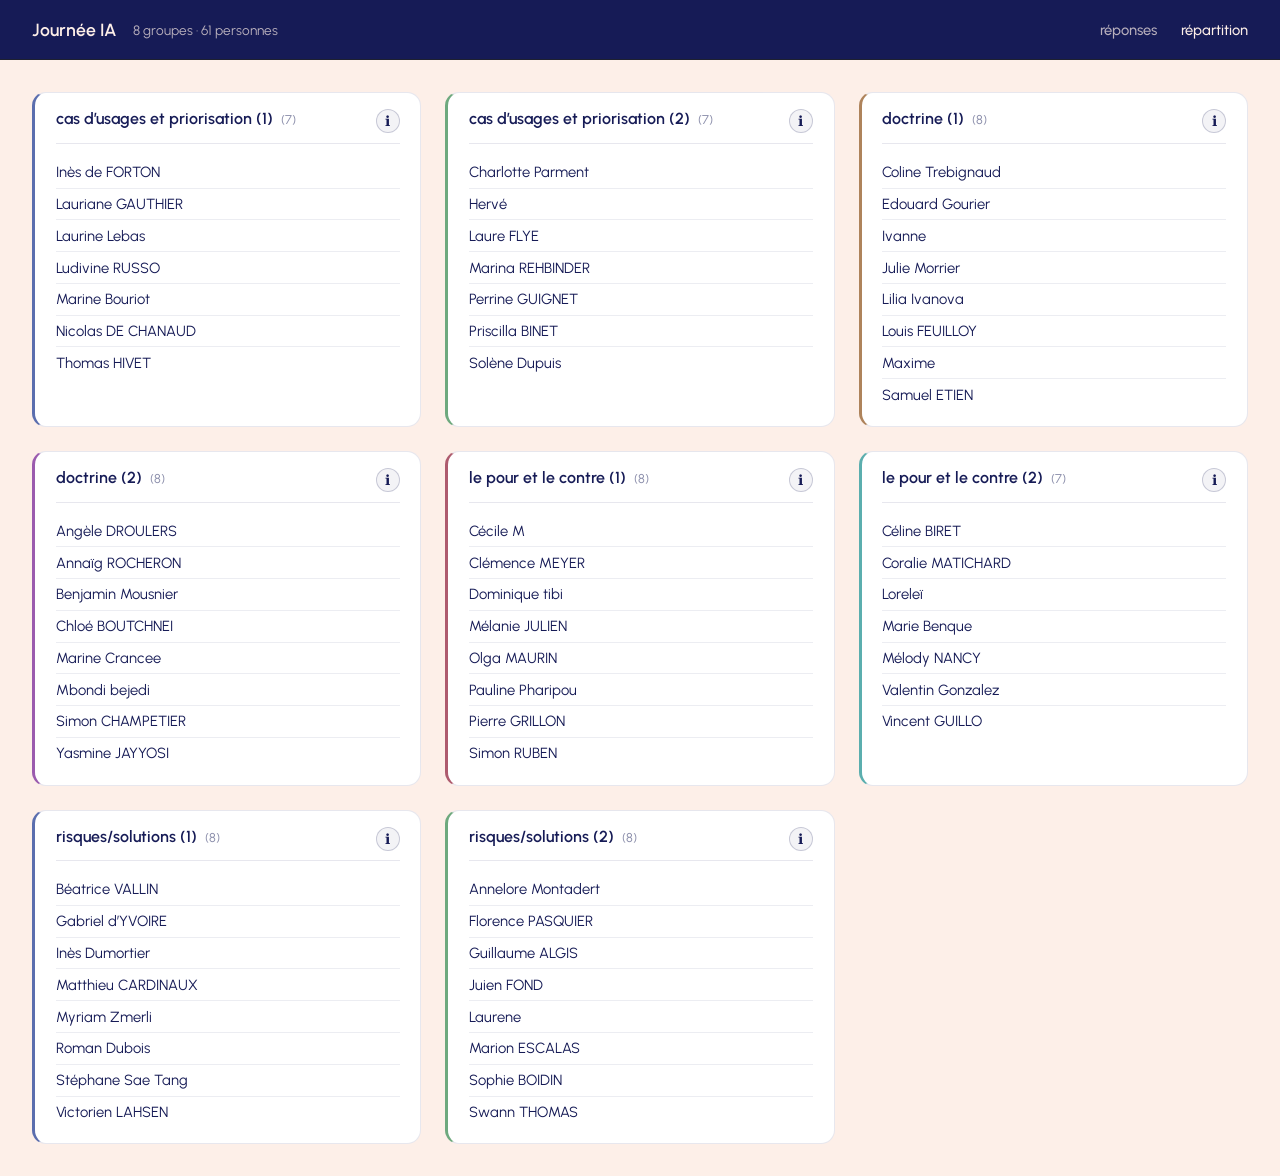
==== repartition.html @ 1274a03a "repartition" ====
<!DOCTYPE html>
<html lang="fr">
<head>
  <meta charset="UTF-8">
  <meta name="viewport" content="width=device-width, initial-scale=1.0">
  <title>Répartition des groupes</title>
  <link rel="stylesheet" href="styles.css">
</head>
<body>
  <header>
    <h1><a href="index.html">Journée IA</a></h1>
    <span id="count-badge"></span>
    <nav>
      <a href="reponses.html">réponses</a>
      <a href="repartition.html" class="active">répartition</a>
    </nav>
  </header>
  <div id="groups-container">
    <p class="empty-state">Chargement...</p>
  </div>

  <div id="modal-overlay" class="modal-overlay">
    <div class="modal">
      <div class="modal-header">
        <h3 id="modal-title"></h3>
        <button class="modal-close" onclick="closeModal()">&times;</button>
      </div>
      <div id="modal-content" class="modal-content"></div>
    </div>
  </div>

  <script>
    async function init() {
      try {
        const resp = await fetch('groups.json');
        const groups = await resp.json();
        
        if (!groups || groups.length === 0) {
          showEmpty('Aucune donnée trouvée.');
          return;
        }

        render(groups);
      } catch (e) {
        showEmpty('Erreur lors du chargement des données.');
        console.error(e);
      }
    }

    function showEmpty(message) {
      document.getElementById('groups-container').innerHTML = 
        `<p class="empty-state">${message}</p>`;
      document.getElementById('count-badge').textContent = '';
    }

    function escapeHtml(str) {
      const div = document.createElement('div');
      div.appendChild(document.createTextNode(str));
      return div.innerHTML;
    }

    function openModal(title, description) {
      document.getElementById('modal-title').textContent = title;
      document.getElementById('modal-content').textContent = description;
      document.getElementById('modal-overlay').classList.add('active');
      document.body.style.overflow = 'hidden';
    }

    function closeModal() {
      document.getElementById('modal-overlay').classList.remove('active');
      document.body.style.overflow = '';
    }

    document.getElementById('modal-overlay').addEventListener('click', (e) => {
      if (e.target === e.currentTarget) closeModal();
    });

    document.addEventListener('keydown', (e) => {
      if (e.key === 'Escape') closeModal();
    });

    function render(groups) {
      const container = document.getElementById('groups-container');
      const badge = document.getElementById('count-badge');
      
      const totalPersons = groups.reduce((sum, g) => sum + g.nom.length, 0);
      
      badge.textContent = `${groups.length} groupe${groups.length > 1 ? 's' : ''} · ${totalPersons} personne${totalPersons > 1 ? 's' : ''}`;

      container.innerHTML = '';
      
      groups.forEach((group, idx) => {
        const members = [...group.nom].sort((a, b) => a.localeCompare(b, 'fr'));
        
        const card = document.createElement('div');
        card.className = `card v${idx % 6}`;
        
        const titleRow = document.createElement('div');
        titleRow.className = 'group-title-row';
        
        const title = document.createElement('div');
        title.className = 'group-title';
        title.innerHTML = escapeHtml(group.groupe) + 
          `<span class="group-count">(${members.length})</span>`;
        titleRow.appendChild(title);
        
        if (group.description) {
          const infoBtn = document.createElement('button');
          infoBtn.className = 'info-btn';
          infoBtn.innerHTML = 'ℹ';
          infoBtn.title = 'Voir la description';
          infoBtn.onclick = () => openModal(group.groupe, group.description);
          titleRow.appendChild(infoBtn);
        }
        
        card.appendChild(titleRow);
        
        const list = document.createElement('ul');
        list.className = 'members-list';
        members.forEach(name => {
          const li = document.createElement('li');
          li.textContent = name;
          list.appendChild(li);
        });
        card.appendChild(list);
        
        container.appendChild(card);
      });
    }

    init();
  </script>
</body>
</html>
---- styles.css ----
@import url('https://fonts.googleapis.com/css2?family=Urbanist:wght@400;500;600;700&display=swap');

* { margin: 0; padding: 0; box-sizing: border-box; }

body {
  font-family: 'Urbanist', 'Segoe UI', system-ui, -apple-system, sans-serif;
  background: #FDEFE8;
  color: #161B56;
  min-height: 100vh;
}

a {
  color: inherit;
  text-decoration: none;
}

header {
  position: sticky;
  top: 0;
  z-index: 10;
  background: #161B56;
  backdrop-filter: blur(12px);
  border-bottom: 1px solid #1e2130;
  padding: 1.2rem 2rem;
  display: flex;
  flex-wrap: wrap;
  align-items: center;
  gap: 1rem;
}

header h1 {
  font-size: 1.1rem;
  font-weight: 600;
  color: #FDEFE8;
  white-space: nowrap;
}

header h1 a:hover {
  opacity: 0.8;
}

header nav {
  display: flex;
  gap: 1.5rem;
  margin-left: auto;
}

header nav a {
  color: #FDEFE8;
  font-size: 0.92rem;
  font-weight: 500;
  opacity: 0.7;
  transition: opacity 0.2s;
}

header nav a:hover,
header nav a.active {
  opacity: 1;
}

#column-select {
  flex: 1;
  min-width: 200px;
  max-width: 700px;
  padding: 0.55rem 0.8rem;
  border-radius: 8px;
  border: 1px solid rgba(253, 239, 232, 0.3);
  background: rgba(253, 239, 232, 0.1);
  color: #FDEFE8;
  font-family: inherit;
  font-size: 0.92rem;
  outline: none;
  transition: border-color 0.2s;
}

#column-select:focus {
  border-color: rgba(253, 239, 232, 0.6);
}

#column-select option {
  background: #161B56;
  color: #FDEFE8;
}

#count-badge {
  font-size: 0.85rem;
  color: rgba(253, 239, 232, 0.7);
  white-space: nowrap;
}

.card {
  background: #fff;
  border: 1px solid rgba(22, 27, 86, 0.1);
  border-radius: 14px;
  padding: 1rem 1.3rem;
  opacity: 0;
  transform: translateY(18px) scale(0.96);
  animation: appear 0.45s ease forwards;
  transition: transform 0.25s, box-shadow 0.25s, border-color 0.25s;
}

.card:hover {
  transform: translateY(-3px) scale(1.02);
  box-shadow: 0 8px 28px rgba(22, 27, 86, 0.1);
  border-color: rgba(22, 27, 86, 0.2);
}

.card.v0 { border-left: 3px solid #5b6eae; }
.card.v1 { border-left: 3px solid #6ea97e; }
.card.v2 { border-left: 3px solid #ae835b; }
.card.v3 { border-left: 3px solid #9b5bae; }
.card.v4 { border-left: 3px solid #ae5b6e; }
.card.v5 { border-left: 3px solid #5baeae; }

@keyframes appear {
  to {
    opacity: 1;
    transform: translateY(0) scale(1);
  }
}

.empty-state {
  text-align: center;
  color: rgba(22, 27, 86, 0.5);
  margin-top: 8rem;
  font-size: 1.1rem;
}

/* Staggered animation delays */
.card:nth-child(1)  { animation-delay: 0.00s; }
.card:nth-child(2)  { animation-delay: 0.03s; }
.card:nth-child(3)  { animation-delay: 0.05s; }
.card:nth-child(4)  { animation-delay: 0.07s; }
.card:nth-child(5)  { animation-delay: 0.09s; }
.card:nth-child(6)  { animation-delay: 0.11s; }
.card:nth-child(7)  { animation-delay: 0.13s; }
.card:nth-child(8)  { animation-delay: 0.15s; }
.card:nth-child(9)  { animation-delay: 0.17s; }
.card:nth-child(10) { animation-delay: 0.19s; }
.card:nth-child(n+11) { animation-delay: 0.21s; }

/* Cloud/grid containers */
#cloud {
  padding: 2rem;
  display: flex;
  flex-wrap: wrap;
  gap: 1rem;
  justify-content: center;
  align-items: flex-start;
}

#cloud .card {
  max-width: 420px;
  font-size: 0.92rem;
  line-height: 1.55;
  cursor: default;
  word-break: break-word;
}

#groups-container {
  padding: 2rem;
  display: grid;
  grid-template-columns: repeat(auto-fit, minmax(320px, 1fr));
  gap: 1.5rem;
}

.group-title {
  font-size: 1rem;
  font-weight: 600;
  color: #161B56;
  margin-bottom: 0.8rem;
  padding-bottom: 0.6rem;
  border-bottom: 1px solid rgba(22, 27, 86, 0.1);
}

.group-count {
  font-size: 0.8rem;
  font-weight: 400;
  color: rgba(22, 27, 86, 0.5);
  margin-left: 0.5rem;
}

.group-title-row {
  display: flex;
  align-items: flex-start;
  justify-content: space-between;
  gap: 0.5rem;
  margin-bottom: 0.8rem;
  padding-bottom: 0.6rem;
  border-bottom: 1px solid rgba(22, 27, 86, 0.1);
}

.group-title-row .group-title {
  margin-bottom: 0;
  padding-bottom: 0;
  border-bottom: none;
}

.info-btn {
  flex-shrink: 0;
  width: 24px;
  height: 24px;
  border-radius: 50%;
  border: 1px solid rgba(22, 27, 86, 0.2);
  background: rgba(22, 27, 86, 0.05);
  color: #161B56;
  font-size: 0.85rem;
  cursor: pointer;
  display: flex;
  align-items: center;
  justify-content: center;
  transition: all 0.2s;
}

.info-btn:hover {
  background: #161B56;
  color: #FDEFE8;
  border-color: #161B56;
}

.members-list {
  list-style: none;
}

.members-list li {
  padding: 0.4rem 0;
  font-size: 0.92rem;
  color: #161B56;
  border-bottom: 1px solid rgba(22, 27, 86, 0.08);
}

.members-list li:last-child {
  border-bottom: none;
}

/* Landing page */
.landing-container {
  display: flex;
  flex-direction: column;
  align-items: center;
  justify-content: center;
  min-height: calc(100vh - 80px);
  padding: 2rem;
}

.landing-title {
  font-size: 2.5rem;
  font-weight: 700;
  color: #161B56;
  margin-bottom: 0.5rem;
  text-align: center;
}

.landing-subtitle {
  font-size: 1.1rem;
  color: rgba(22, 27, 86, 0.6);
  margin-bottom: 3rem;
  text-align: center;
}

.landing-cards {
  display: flex;
  gap: 2rem;
  flex-wrap: wrap;
  justify-content: center;
}

.landing-card {
  background: #fff;
  border: 1px solid rgba(22, 27, 86, 0.1);
  border-radius: 16px;
  padding: 2rem;
  width: 280px;
  text-align: center;
  transition: transform 0.25s, box-shadow 0.25s;
  cursor: pointer;
}

.landing-card:hover {
  transform: translateY(-5px);
  box-shadow: 0 12px 32px rgba(22, 27, 86, 0.12);
}

.landing-card-icon {
  font-size: 3rem;
  margin-bottom: 1rem;
}

.landing-card-title {
  font-size: 1.25rem;
  font-weight: 600;
  color: #161B56;
  margin-bottom: 0.5rem;
}

.landing-card-desc {
  font-size: 0.95rem;
  color: rgba(22, 27, 86, 0.6);
  line-height: 1.5;
}

/* Modal */
.modal-overlay {
  position: fixed;
  inset: 0;
  background: rgba(22, 27, 86, 0.5);
  backdrop-filter: blur(4px);
  display: flex;
  align-items: center;
  justify-content: center;
  z-index: 100;
  opacity: 0;
  visibility: hidden;
  transition: opacity 0.25s, visibility 0.25s;
}

.modal-overlay.active {
  opacity: 1;
  visibility: visible;
}

.modal {
  background: #fff;
  border-radius: 16px;
  max-width: 500px;
  width: 90%;
  max-height: 80vh;
  overflow: auto;
  box-shadow: 0 20px 60px rgba(22, 27, 86, 0.25);
  transform: translateY(20px) scale(0.95);
  transition: transform 0.25s;
}

.modal-overlay.active .modal {
  transform: translateY(0) scale(1);
}

.modal-header {
  display: flex;
  align-items: flex-start;
  justify-content: space-between;
  gap: 1rem;
  padding: 1.25rem 1.5rem;
  border-bottom: 1px solid rgba(22, 27, 86, 0.1);
}

.modal-header h3 {
  font-size: 1.1rem;
  font-weight: 600;
  color: #161B56;
  margin: 0;
}

.modal-close {
  flex-shrink: 0;
  width: 32px;
  height: 32px;
  border-radius: 8px;
  border: none;
  background: rgba(22, 27, 86, 0.05);
  color: #161B56;
  font-size: 1.5rem;
  line-height: 1;
  cursor: pointer;
  display: flex;
  align-items: center;
  justify-content: center;
  transition: background 0.2s;
}

.modal-close:hover {
  background: rgba(22, 27, 86, 0.1);
}

.modal-content {
  padding: 1.5rem;
  font-size: 0.95rem;
  line-height: 1.6;
  color: rgba(22, 27, 86, 0.8);
}
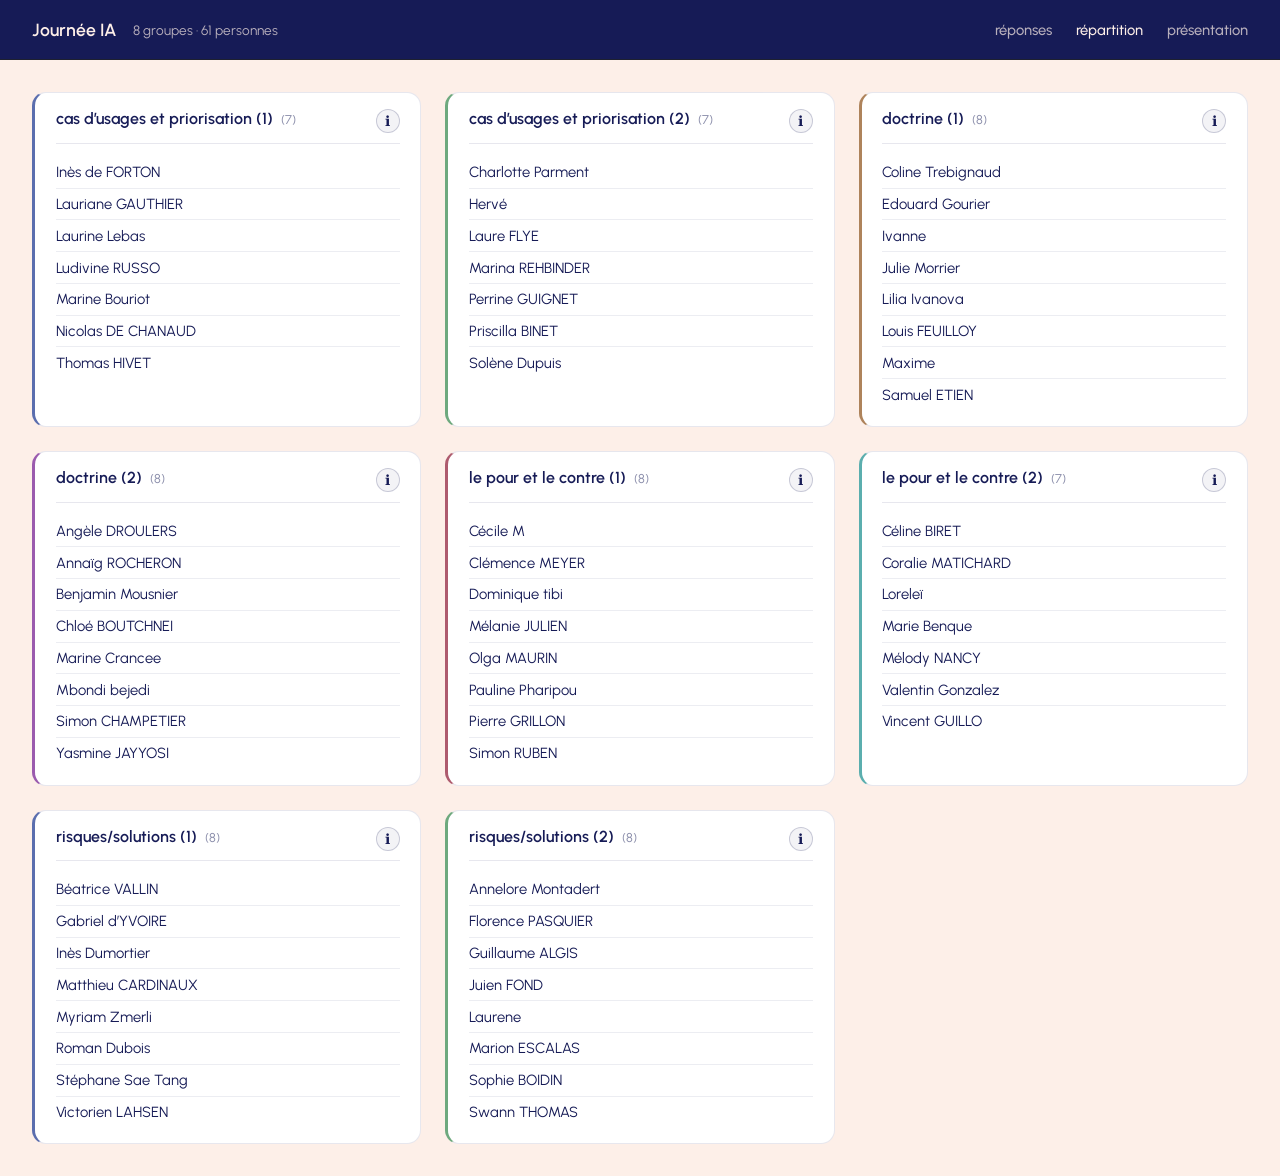
==== commit e53ea1f1: "repartition" ====
--- a/repartition.html
+++ b/repartition.html
@@ -13,6 +13,7 @@
     <nav>
       <a href="reponses.html">réponses</a>
       <a href="repartition.html" class="active">répartition</a>
+      <a href="https://docs.google.com/presentation/d/164hYm2jIhhlmnrmNLBXz11OmqDZ_F05EJsth6XH1Qxc/edit?usp=sharing" target="_blank">présentation</a>
     </nav>
   </header>
   <div id="groups-container">
